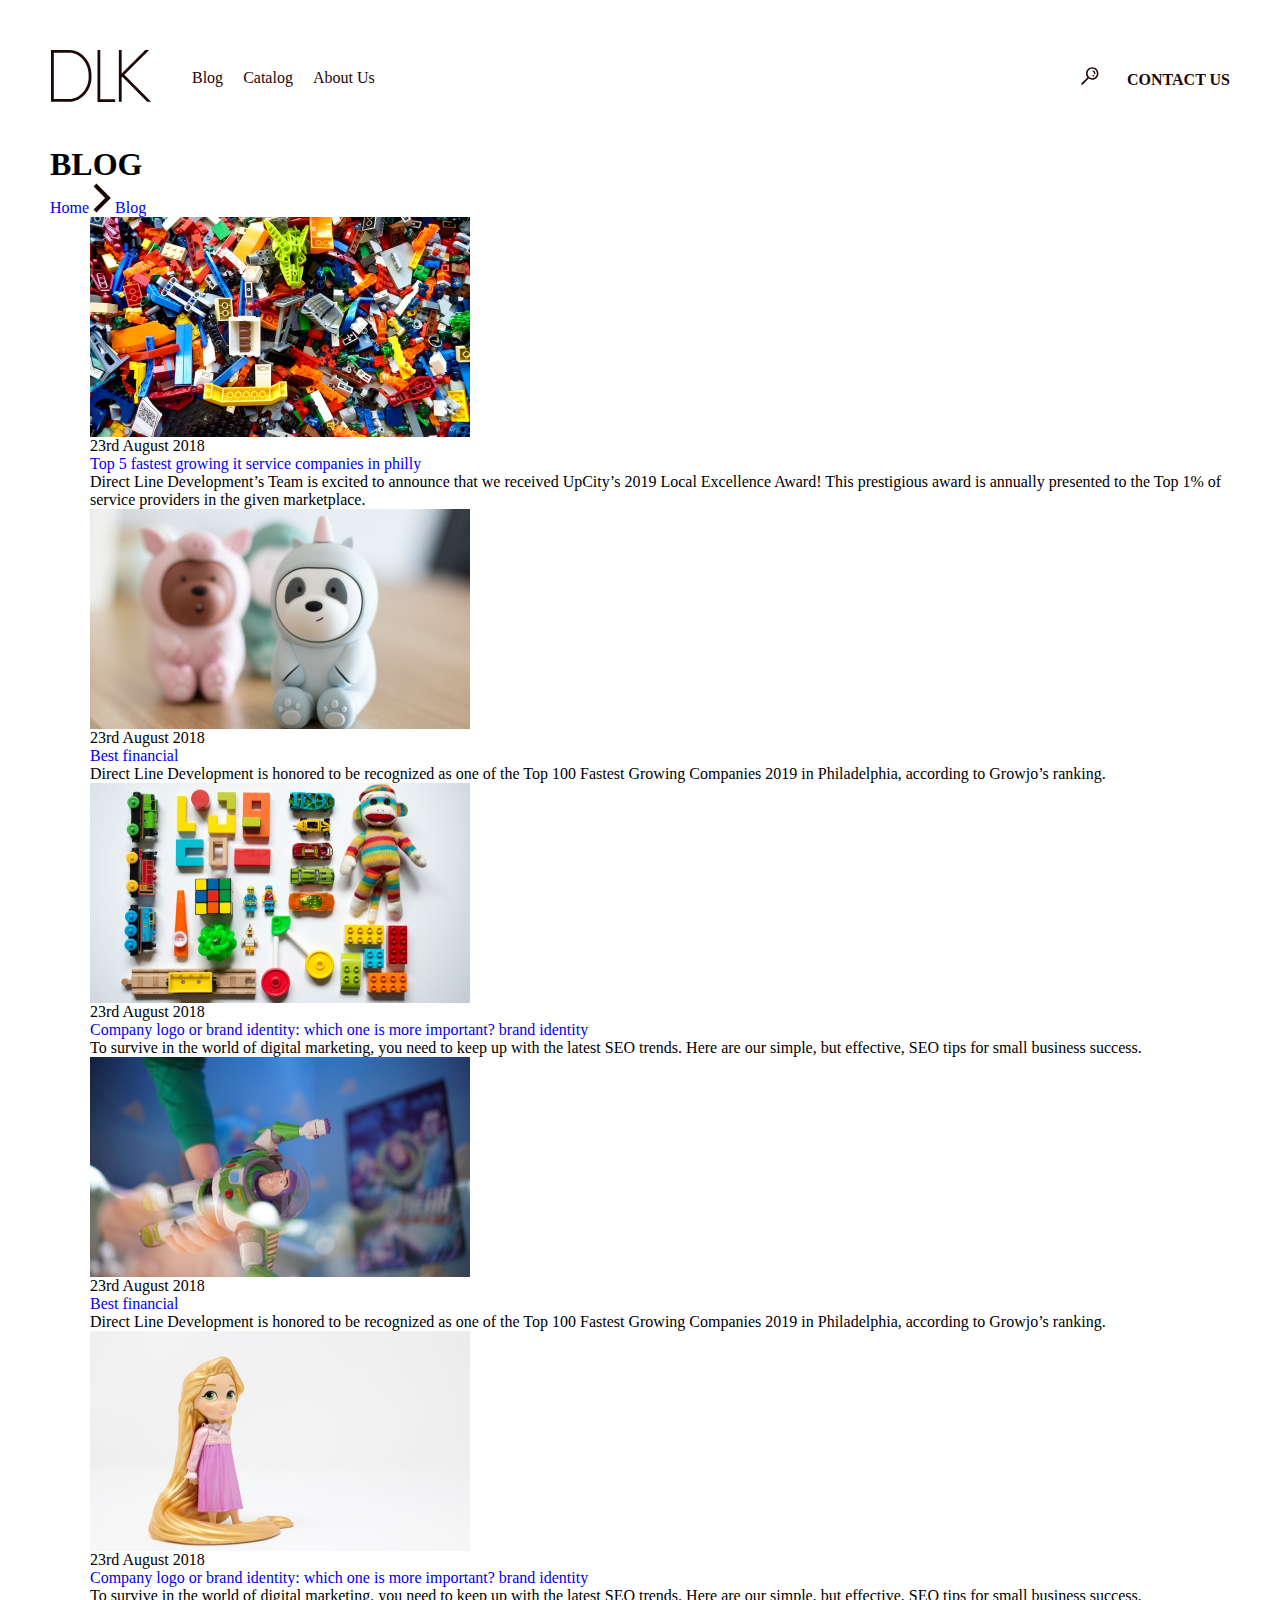
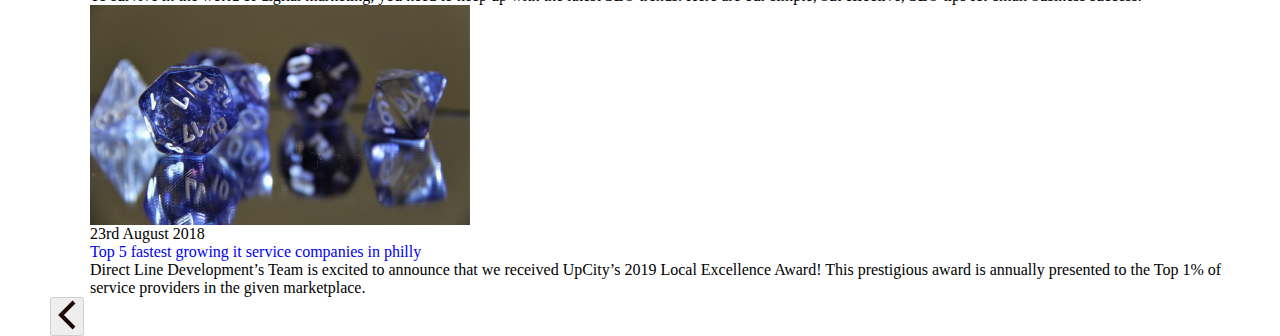
==== pages/blog.html @ 2df1e3cd "Домашка (12,09,2022)" ====
<!DOCTYPE html>
<html lang="en">
<head>
    <meta charset="UTF-8">
    <meta http-equiv="X-UA-Compatible" content="IE=edge">
    <meta name="viewport" content="width=device-width, initial-scale=1.0">
    <link rel="stylesheet" href="../style/common.css">
    <link rel="stylesheet" href="../style/normolize.css">
    <title>Blog</title>
</head>
<body>


    <div class="container">
        <header class="header">
                <a class="header__link" href="../index.html">
                    <svg width="102" height="52" viewBox="0 0 102 52" fill="none" xmlns="http://www.w3.org/2000/svg">
                        <path fill-rule="evenodd" clip-rule="evenodd" d="M0.997559 0H19.1259C32.1442 0 41.4377 12.3713 41.4377 24.0356V27.7332C41.4377 39.3974 32.1442 51.7689 19.1259 51.7689H0.997559V0ZM38.6487 24.0356C38.6487 13.5132 30.2391 2.77333 19.1259 2.77333H3.78653V48.9956H19.1259C30.2391 48.9956 38.6487 38.2557 38.6487 27.7333V24.0356Z" fill="#1E0606"/>
                        <path d="M47.4805 0H50.2694V49.2267H65.144V52H47.4805V0Z" fill="#1E0606"/>
                        <path d="M68.8626 0V51.7689H71.6516V27.3833L72.3362 26.7025L97.1676 51.7689H101.083L74.3083 24.7414L99.1893 0H95.2451L71.6516 23.4612V0H68.8626Z" fill="#1E0606"/>
                        </svg>
                </a> 
                <ul class="nav__list">
                    <li class="nav__list_item">
                        <a class="nav__list_link" href="../pages/blog.html">Blog</a>
                    </li>
                    <li class="nav__list_item">
                        <a class="nav__list_link" href="../pages/catalog.html">Catalog</a>
                    </li>
                    <li class="nav__list_item">
                        <a class="nav__list_link" href="#">About Us</a>  
                    </li>
                </ul> 
            <div class="contact__wrapper">
                <a href="#" class="search__btn" aria-label="search">
                    <svg width="18" height="18" viewBox="0 0 18 18" fill="none" xmlns="http://www.w3.org/2000/svg">
                        <path d="M11.2614 0.26001C7.83851 0.26001 5.05615 3.08001 5.05615 6.52001C5.05615 7.98001 5.55657 9.30002 6.37727 10.38L0.492277 16.32C0.151988 16.68 0.151988 17.24 0.492277 17.58C0.67243 17.76 0.892618 17.84 1.1128 17.84C1.35301 17.84 1.57319 17.76 1.75334 17.58L7.63834 11.62C8.65921 12.36 9.90026 12.78 11.2414 12.78C14.6643 12.78 17.4467 9.96001 17.4467 6.52001C17.4667 3.06001 14.6843 0.26001 11.2614 0.26001ZM11.2614 11.2C8.71926 11.2 6.65751 9.10001 6.65751 6.52001C6.65751 3.94001 8.71926 1.84001 11.2614 1.84001C13.8036 1.84001 15.8653 3.94001 15.8653 6.52001C15.8653 9.10001 13.8036 11.2 11.2614 11.2ZM14.364 6.60001C14.324 6.94001 14.0238 7.20001 13.6835 7.20001C13.6434 7.20001 13.6234 7.20001 13.5834 7.20001C13.2031 7.14001 12.9428 6.80001 12.9829 6.42001C13.123 5.38001 11.962 4.84001 11.902 4.82001C11.5617 4.66001 11.4015 4.24001 11.5617 3.90001C11.7218 3.56001 12.1221 3.40001 12.4825 3.54001C12.5625 3.56001 14.6443 4.52001 14.364 6.60001ZM12.9028 8.12001C13.0429 8.26001 13.143 8.48002 13.143 8.68002C13.143 8.90002 13.0629 9.10001 12.9028 9.24002C12.7627 9.38002 12.5425 9.48002 12.3423 9.48002C12.1422 9.48002 11.922 9.40001 11.7819 9.24002C11.6417 9.10001 11.5417 8.88002 11.5417 8.68002C11.5417 8.48002 11.6217 8.26001 11.7819 8.12001C11.922 7.98001 12.1422 7.88002 12.3423 7.88002C12.5425 7.88002 12.7427 7.96001 12.9028 8.12001Z" fill="#1E0606"/>
                        </svg>
                </a>
                <a class="nav__contact" href="../pages/contact.html">Contact us</a>
            </div>
        </header>
    </div>
   
    <main>
        <div class="container">
            <section>
                <h1 class="title">BLOG</h1>
                <div>
                    <a href="#">Home</a>
                    <svg width="18" height="30" viewBox="0 0 18 30" fill="none" xmlns="http://www.w3.org/2000/svg">
                        <path d="M2 2L15 15L2 28" stroke="#1E0606" stroke-width="4"/>
                        </svg>   
                    <a href="#"> Blog</a>
                </div>
            </section>
        
            <section>
                <ul>
                    <li>
                        <a href="#"><img src="../static/image/lego.jpg" alt=""></a>
                        <p>23rd August 2018</p>
                        <a href="#">Top 5 fastest growing it service companies in philly</a>
                        <p>Direct Line Development’s Team is excited to announce that we received UpCity’s 2019 Local Excellence Award! This prestigious award is annually presented to the Top 1% of service providers in the given marketplace.</p>
                    </li>
                    <li>
                        <a href="#"><img src="../static/image/unicorn.jpg" alt=""></a>
                        <p>23rd August 2018</p>
                        <a href="#">Best financial</a>
                        <p>Direct Line Development is honored to be recognized as one of the Top 100 Fastest Growing Companies 2019 in Philadelphia, according to Growjo’s ranking.</p>
                    </li>
                    <li>
                        <a href="#"><img src="../static/image/toys_vertically.jpg" alt=""></a>
                        <p>23rd August 2018</p>
                        <a href="#">Company logo or brand identity: which one is more important? brand identity</a>
                        <p>To survive in the world of digital marketing, you need to keep up with the latest SEO trends. Here are our simple, but effective, SEO tips for small business success.</p>
                    </li>
                    <li>
                        <a href="#"><img src="../static/image/buzz_lightyear.jpg" alt=""></a>
                        <p>23rd August 2018</p>
                        <a href="#">Best financial</a>
                        <p>Direct Line Development is honored to be recognized as one of the Top 100 Fastest Growing Companies 2019 in Philadelphia, according to Growjo’s ranking.</p>
                    </li>
                    <li>
                        <a href="#"><img src="../static/image/rapunzel.jpg" alt=""></a>
                        <p>23rd August 2018</p>
                        <a href="#">Company logo or brand identity: which one is more important? brand identity</a>
                        <p>To survive in the world of digital marketing, you need to keep up with the latest SEO trends. Here are our simple, but effective, SEO tips for small business success.</p>
                    </li>
                    <li>
                        <a href="#"><img src="../static/image/diamonds.jpg" alt=""></a>
                        <p>23rd August 2018</p>
                        <a href="#">Top 5 fastest growing it service companies in philly</a>
                        <p>Direct Line Development’s Team is excited to announce that we received UpCity’s 2019 Local Excellence Award! This prestigious award is annually presented to the Top 1% of service providers in the given marketplace.</p>
                    </li>
                </ul>
            </section>
        </div>

        <div class="container">
            <section>
                <div class="">
                    <button class="" disabled>
                        <svg width="18" height="30" viewBox="0 0 18 30" fill="none" xmlns="http://www.w3.org/2000/svg">
                            <path d="M16 2L3 15L16 28" stroke="#1E0606" stroke-width="4"/>
                            </svg>
                    </button>
                </div>
            </section>
        </div> 
    </main>
</body>
</html>
---- style/common.css ----
body {
    font-family: 'Montserrat', 'Open Sans' 'Crimson Text' sans-serif;
    src: url();
}
li {
    list-style-type: none;
}
img {
    display: block;
    max-width: 100%;
}
a {
    text-decoration: none;
}
* {
    margin: 0;
    box-sizing: border-box;
}
.botton__link {
    font-size: 16px;
    line-height: 22px;
    text-transform: uppercase;
    color: #FFFFFF;
    padding: 10px 22px;
    max-width: max-content;
    background: black;
    border: none;
}
.field__wrap {
display: flex;
margin-top: 20px;
}


/* styles for header */
.container {
    max-width: 1180px;
    margin: 0 auto;
}
.header {
    display: flex;
    align-items: center;
    margin-top: 50px;
    margin-bottom: 40px;
}
.nav__list {
    display: flex;
} 
.nav__list_item {
    margin-right: 20px;
}
.nav__list_link {
    color: #1E0606;
}
.contact__wrapper {
    margin-left: auto;
    font-weight: 700;
}
.nav__contact {
    color: #1E0606;
    text-transform: uppercase;
    margin-left: 24px;
}
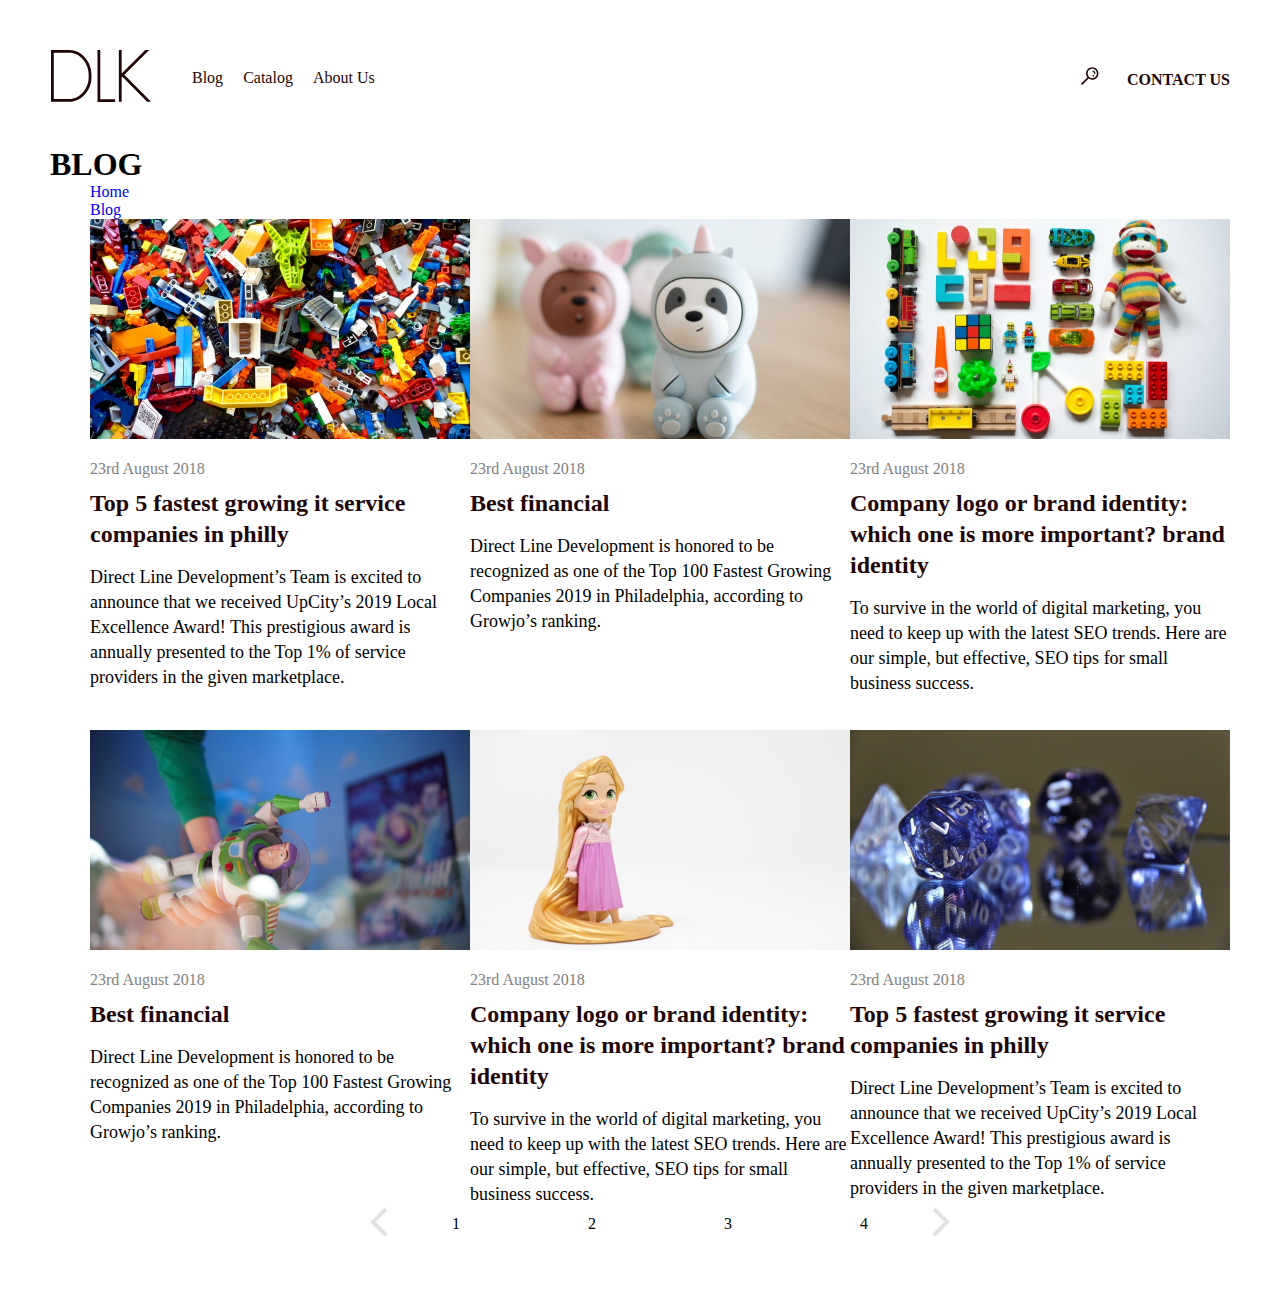
==== commit 697352ac: "домашка" ====
--- a/pages/blog.html
+++ b/pages/blog.html
@@ -4,6 +4,7 @@
     <meta charset="UTF-8">
     <meta http-equiv="X-UA-Compatible" content="IE=edge">
     <meta name="viewport" content="width=device-width, initial-scale=1.0">
+    <link rel="stylesheet" href="../style/blog.css">
     <link rel="stylesheet" href="../style/common.css">
     <link rel="stylesheet" href="../style/normolize.css">
     <title>Blog</title>
@@ -44,70 +45,93 @@
    
     <main>
         <div class="container">
-            <section>
-                <h1 class="title">BLOG</h1>
-                <div>
-                    <a href="#">Home</a>
-                    <svg width="18" height="30" viewBox="0 0 18 30" fill="none" xmlns="http://www.w3.org/2000/svg">
-                        <path d="M2 2L15 15L2 28" stroke="#1E0606" stroke-width="4"/>
-                        </svg>   
-                    <a href="#"> Blog</a>
+            <section class="bread_crumb">
+                <h1 class="title_crubs">BLOG</h1>
+                <div class="crub_wrap">
+                    <nav class="crub_nav">
+                        <ul class="crub_ul">
+                            <li class="crub_li">
+                                <a href="#" class="link_crub">Home</a>
+                            </li>
+                            <li class="crub_li">
+                                <a href="#" class="link_crub1">Blog</a>
+                            </li>
+                        </ul>
+                    </nav>
                 </div>
             </section>
         
-            <section>
-                <ul>
-                    <li>
-                        <a href="#"><img src="../static/image/lego.jpg" alt=""></a>
-                        <p>23rd August 2018</p>
-                        <a href="#">Top 5 fastest growing it service companies in philly</a>
-                        <p>Direct Line Development’s Team is excited to announce that we received UpCity’s 2019 Local Excellence Award! This prestigious award is annually presented to the Top 1% of service providers in the given marketplace.</p>
+            <section class="section_blog">
+                <ul class="blog_ul">
+                    <li class="blog_list">
+                        <a href="#" class="blog_link"><img src="../static/image/lego.jpg" alt=""></a>
+                        <p class="blog_text">23rd August 2018</p>
+                        <a href="#" class="blog-li__tetx">Top 5 fastest growing it service companies in philly</a>
+                        <p class="blog_text1">Direct Line Development’s Team is excited to announce that we received UpCity’s 2019 Local Excellence Award! This prestigious award is annually presented to the Top 1% of service providers in the given marketplace.</p>
                     </li>
-                    <li>
-                        <a href="#"><img src="../static/image/unicorn.jpg" alt=""></a>
-                        <p>23rd August 2018</p>
-                        <a href="#">Best financial</a>
-                        <p>Direct Line Development is honored to be recognized as one of the Top 100 Fastest Growing Companies 2019 in Philadelphia, according to Growjo’s ranking.</p>
+                    <li class="blog_list">
+                        <a href="#" class="blog_link"><img src="../static/image/unicorn.jpg" alt=""></a>
+                        <p class="blog_text">23rd August 2018</p>
+                        <a href="#" class="blog-li__tetx">Best financial</a>
+                        <p class="blog_text1">Direct Line Development is honored to be recognized as one of the Top 100 Fastest Growing Companies 2019 in Philadelphia, according to Growjo’s ranking.</p>
                     </li>
-                    <li>
-                        <a href="#"><img src="../static/image/toys_vertically.jpg" alt=""></a>
-                        <p>23rd August 2018</p>
-                        <a href="#">Company logo or brand identity: which one is more important? brand identity</a>
-                        <p>To survive in the world of digital marketing, you need to keep up with the latest SEO trends. Here are our simple, but effective, SEO tips for small business success.</p>
+                    <li class="blog_list">
+                        <a href="#" class="blog_link"><img src="../static/image/toys_vertically.jpg" alt=""></a>
+                        <p class="blog_text">23rd August 2018</p>
+                        <a href="#" class="blog-li__tetx">Company logo or brand identity: which one is more important? brand identity</a>
+                        <p class="blog_text1">To survive in the world of digital marketing, you need to keep up with the latest SEO trends. Here are our simple, but effective, SEO tips for small business success.</p>
                     </li>
-                    <li>
+                    <li class="blog_list">
                         <a href="#"><img src="../static/image/buzz_lightyear.jpg" alt=""></a>
-                        <p>23rd August 2018</p>
-                        <a href="#">Best financial</a>
-                        <p>Direct Line Development is honored to be recognized as one of the Top 100 Fastest Growing Companies 2019 in Philadelphia, according to Growjo’s ranking.</p>
+                        <p class="blog_text">23rd August 2018</p>
+                        <a href="#" class="blog-li__tetx">Best financial</a>
+                        <p class="blog_text1">Direct Line Development is honored to be recognized as one of the Top 100 Fastest Growing Companies 2019 in Philadelphia, according to Growjo’s ranking.</p>
                     </li>
-                    <li>
+                    <li class="blog_list">
                         <a href="#"><img src="../static/image/rapunzel.jpg" alt=""></a>
-                        <p>23rd August 2018</p>
-                        <a href="#">Company logo or brand identity: which one is more important? brand identity</a>
-                        <p>To survive in the world of digital marketing, you need to keep up with the latest SEO trends. Here are our simple, but effective, SEO tips for small business success.</p>
+                        <p class="blog_text">23rd August 2018</p>
+                        <a href="#" class="blog-li__tetx">Company logo or brand identity: which one is more important? brand identity</a>
+                        <p class="blog_text1">To survive in the world of digital marketing, you need to keep up with the latest SEO trends. Here are our simple, but effective, SEO tips for small business success.</p>
                     </li>
-                    <li>
+                    <li class="blog_list">
                         <a href="#"><img src="../static/image/diamonds.jpg" alt=""></a>
-                        <p>23rd August 2018</p>
-                        <a href="#">Top 5 fastest growing it service companies in philly</a>
-                        <p>Direct Line Development’s Team is excited to announce that we received UpCity’s 2019 Local Excellence Award! This prestigious award is annually presented to the Top 1% of service providers in the given marketplace.</p>
+                        <p class="blog_text">23rd August 2018</p>
+                        <a href="#" class="blog-li__tetx">Top 5 fastest growing it service companies in philly</a>
+                        <p class="blog_text1">Direct Line Development’s Team is excited to announce that we received UpCity’s 2019 Local Excellence Award! This prestigious award is annually presented to the Top 1% of service providers in the given marketplace.</p>
                     </li>
                 </ul>
             </section>
         </div>
 
         <div class="container">
-            <section>
-                <div class="">
-                    <button class="" disabled>
-                        <svg width="18" height="30" viewBox="0 0 18 30" fill="none" xmlns="http://www.w3.org/2000/svg">
-                            <path d="M16 2L3 15L16 28" stroke="#1E0606" stroke-width="4"/>
-                            </svg>
-                    </button>
+            <section class="pagination">
+                <div class="pagination__wrap">
+                    <ul class="pag_ul">
+                        <li class="vector_li">
+                            <a href="#" class="direction_vector">
+                                <svg width="18" height="30" viewBox="0 0 18 30" fill="none" xmlns="http://www.w3.org/2000/svg">
+                                    <path d="M16 2L3 15L16 28" stroke="#1E0606" stroke-opacity="0.12" stroke-width="4"/>
+                                    </svg>
+                            </a>
+                        </li>
+                        <li class="numb"><span class="span_nb">1</span></li>
+                        <li class="numb"><span class="span_nb">2</span></li>
+                        <li class="numb"><span class="span_nb">3</span></li>
+                        <li class="numb"><span class="span_nb">4</span></li>
+                        <li class="vector_li">
+                            <a href="#" class="direction_vector">
+                                <svg width="18" height="30" viewBox="0 0 18 30" fill="none" xmlns="http://www.w3.org/2000/svg">
+                                    <path d="M2 2L15 15L2 28" stroke="#1E0606" stroke-opacity="0.12" stroke-width="4"/>
+                                    </svg>
+                            </a>
+                        </li>
+                    </ul>
+                    
                 </div>
             </section>
         </div> 
     </main>
 </body>
-</html>+</html>
+
+
--- a/style/blog.css
+++ b/style/blog.css
@@ -0,0 +1,39 @@
+/* styles for the main content */
+.blog_ul {
+    display: flex;
+    flex-wrap: wrap;
+    justify-content: space-between; 
+    row-gap: 34px;
+}
+.blog_list {
+    max-width: 380px;
+}
+.blog_text {
+    margin-top: 20px;
+    margin-bottom: 10px;
+    font-weight: 400;
+    font-size: 16px;
+    line-height: 19px;
+    color: #818181;
+    mix-blend-mode: normal;
+}
+.blog-li__tetx {
+    font-weight: 700;
+    font-size: 24px;
+    line-height: 31px;
+    color: #1E0606;
+}
+.blog_text1 {
+    margin-top: 15px;
+    font-weight: 400;
+    font-size: 18px;
+    line-height: 25px;
+}
+.pag_ul {
+    display: flex;
+    align-items: center;
+    justify-content: center;
+}
+.span_nb {
+    padding: 64px;
+}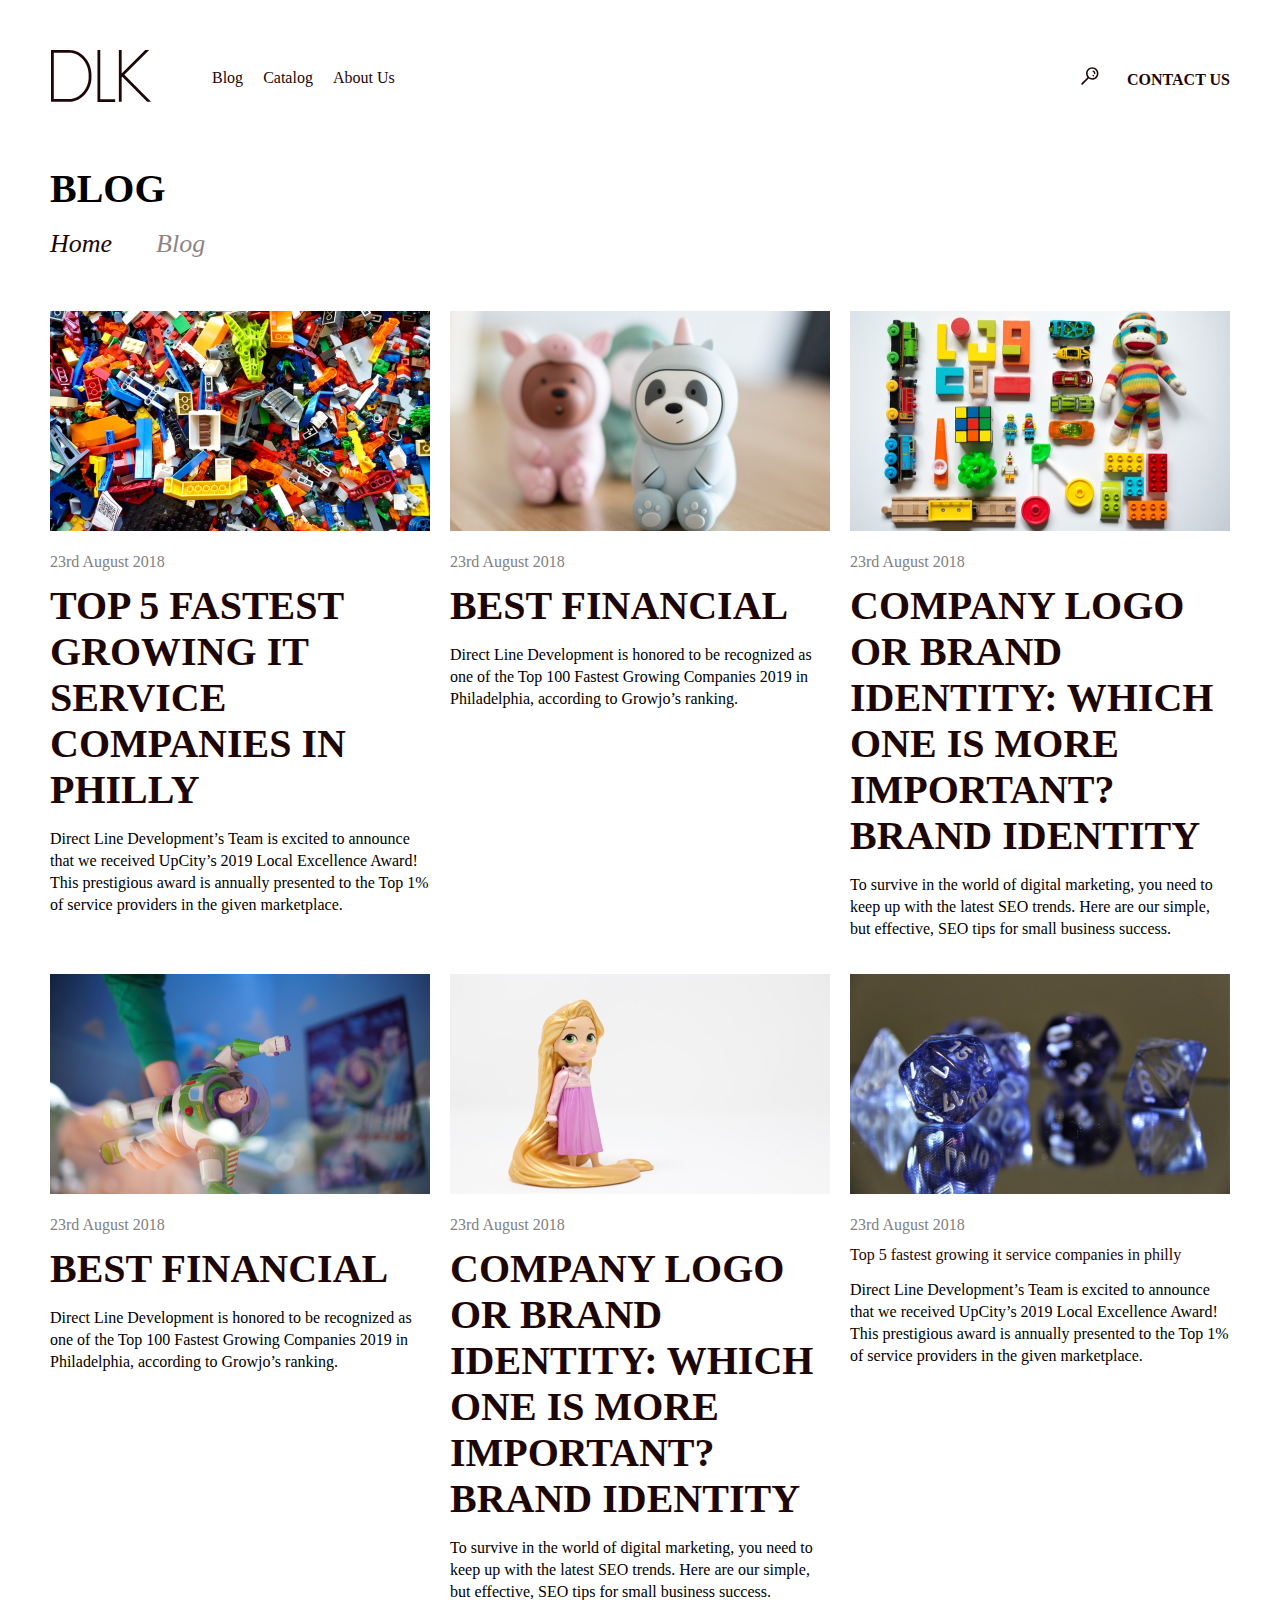
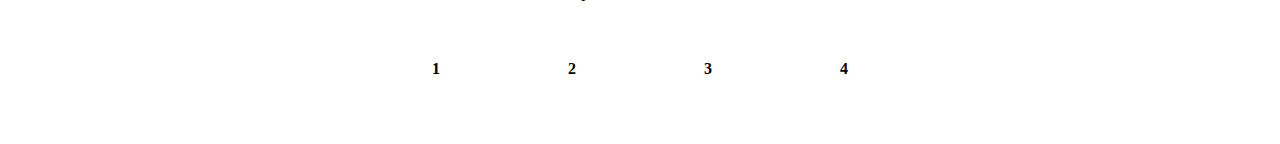
==== commit c2186272: "домашка" ====
--- a/pages/blog.html
+++ b/pages/blog.html
@@ -46,15 +46,15 @@
     <main>
         <div class="container">
             <section class="bread_crumb">
-                <h1 class="title_crubs">BLOG</h1>
+                <h1 class="title_crubs montserrat">BLOG</h1>
                 <div class="crub_wrap">
                     <nav class="crub_nav">
                         <ul class="crub_ul">
                             <li class="crub_li">
-                                <a href="#" class="link_crub">Home</a>
+                                <a href="#" class="link_crub crimson_text">Home</a>
                             </li>
                             <li class="crub_li">
-                                <a href="#" class="link_crub1">Blog</a>
+                                <a href="#" class="link_crub1 crimson_text">Blog</a>
                             </li>
                         </ul>
                     </nav>
@@ -65,39 +65,44 @@
                 <ul class="blog_ul">
                     <li class="blog_list">
                         <a href="#" class="blog_link"><img src="../static/image/lego.jpg" alt=""></a>
-                        <p class="blog_text">23rd August 2018</p>
-                        <a href="#" class="blog-li__tetx">Top 5 fastest growing it service companies in philly</a>
-                        <p class="blog_text1">Direct Line Development’s Team is excited to announce that we received UpCity’s 2019 Local Excellence Award! This prestigious award is annually presented to the Top 1% of service providers in the given marketplace.</p>
+                        <p class="blog_text open_sans">23rd August 2018</p>
+                        <a href="#" class="blog-li__tetx montserrat">Top 5 fastest growing it service companies in philly</a>
+                        <p class="blog_text1 open_sans">Direct Line Development’s Team is excited to announce that we received UpCity’s 2019 Local Excellence Award! This prestigious award is annually presented to the Top 1% of service providers in the given marketplace.</p>
                     </li>
+
                     <li class="blog_list">
                         <a href="#" class="blog_link"><img src="../static/image/unicorn.jpg" alt=""></a>
-                        <p class="blog_text">23rd August 2018</p>
-                        <a href="#" class="blog-li__tetx">Best financial</a>
-                        <p class="blog_text1">Direct Line Development is honored to be recognized as one of the Top 100 Fastest Growing Companies 2019 in Philadelphia, according to Growjo’s ranking.</p>
+                        <p class="blog_text open_sans">23rd August 2018</p>
+                        <a href="#" class="blog-li__tetx montserrat">Best financial</a>
+                        <p class="blog_text1 open_sans">Direct Line Development is honored to be recognized as one of the Top 100 Fastest Growing Companies 2019 in Philadelphia, according to Growjo’s ranking.</p>
                     </li>
+
                     <li class="blog_list">
                         <a href="#" class="blog_link"><img src="../static/image/toys_vertically.jpg" alt=""></a>
-                        <p class="blog_text">23rd August 2018</p>
-                        <a href="#" class="blog-li__tetx">Company logo or brand identity: which one is more important? brand identity</a>
-                        <p class="blog_text1">To survive in the world of digital marketing, you need to keep up with the latest SEO trends. Here are our simple, but effective, SEO tips for small business success.</p>
+                        <p class="blog_text open_sans">23rd August 2018</p>
+                        <a href="#" class="blog-li__tetx montserrat">Company logo or brand identity: which one is more important? brand identity</a>
+                        <p class="blog_text1 open_sans">To survive in the world of digital marketing, you need to keep up with the latest SEO trends. Here are our simple, but effective, SEO tips for small business success.</p>
                     </li>
+
                     <li class="blog_list">
                         <a href="#"><img src="../static/image/buzz_lightyear.jpg" alt=""></a>
-                        <p class="blog_text">23rd August 2018</p>
-                        <a href="#" class="blog-li__tetx">Best financial</a>
-                        <p class="blog_text1">Direct Line Development is honored to be recognized as one of the Top 100 Fastest Growing Companies 2019 in Philadelphia, according to Growjo’s ranking.</p>
+                        <p class="blog_text open_sans">23rd August 2018</p>
+                        <a href="#" class="blog-li__tetx montserrat">Best financial</a>
+                        <p class="blog_text1 open_sans">Direct Line Development is honored to be recognized as one of the Top 100 Fastest Growing Companies 2019 in Philadelphia, according to Growjo’s ranking.</p>
                     </li>
+
                     <li class="blog_list">
                         <a href="#"><img src="../static/image/rapunzel.jpg" alt=""></a>
-                        <p class="blog_text">23rd August 2018</p>
-                        <a href="#" class="blog-li__tetx">Company logo or brand identity: which one is more important? brand identity</a>
-                        <p class="blog_text1">To survive in the world of digital marketing, you need to keep up with the latest SEO trends. Here are our simple, but effective, SEO tips for small business success.</p>
+                        <p class="blog_text open_sans">23rd August 2018</p>
+                        <a href="#" class="blog-li__tetx montserrat">Company logo or brand identity: which one is more important? brand identity</a>
+                        <p class="blog_text1 open_sans">To survive in the world of digital marketing, you need to keep up with the latest SEO trends. Here are our simple, but effective, SEO tips for small business success.</p>
                     </li>
+                    
                     <li class="blog_list">
                         <a href="#"><img src="../static/image/diamonds.jpg" alt=""></a>
-                        <p class="blog_text">23rd August 2018</p>
+                        <p class="blog_text open_sans">23rd August 2018</p>
                         <a href="#" class="blog-li__tetx">Top 5 fastest growing it service companies in philly</a>
-                        <p class="blog_text1">Direct Line Development’s Team is excited to announce that we received UpCity’s 2019 Local Excellence Award! This prestigious award is annually presented to the Top 1% of service providers in the given marketplace.</p>
+                        <p class="blog_text1 open_sans">Direct Line Development’s Team is excited to announce that we received UpCity’s 2019 Local Excellence Award! This prestigious award is annually presented to the Top 1% of service providers in the given marketplace.</p>
                     </li>
                 </ul>
             </section>
@@ -106,27 +111,14 @@
         <div class="container">
             <section class="pagination">
                 <div class="pagination__wrap">
+                    <a href="#" class="direction_vector"></a>
                     <ul class="pag_ul">
-                        <li class="vector_li">
-                            <a href="#" class="direction_vector">
-                                <svg width="18" height="30" viewBox="0 0 18 30" fill="none" xmlns="http://www.w3.org/2000/svg">
-                                    <path d="M16 2L3 15L16 28" stroke="#1E0606" stroke-opacity="0.12" stroke-width="4"/>
-                                    </svg>
-                            </a>
-                        </li>
                         <li class="numb"><span class="span_nb">1</span></li>
                         <li class="numb"><span class="span_nb">2</span></li>
                         <li class="numb"><span class="span_nb">3</span></li>
                         <li class="numb"><span class="span_nb">4</span></li>
-                        <li class="vector_li">
-                            <a href="#" class="direction_vector">
-                                <svg width="18" height="30" viewBox="0 0 18 30" fill="none" xmlns="http://www.w3.org/2000/svg">
-                                    <path d="M2 2L15 15L2 28" stroke="#1E0606" stroke-opacity="0.12" stroke-width="4"/>
-                                    </svg>
-                            </a>
-                        </li>
                     </ul>
-                    
+                    <a href="#" class="direction_vector1"></a>
                 </div>
             </section>
         </div> 
--- a/style/blog.css
+++ b/style/blog.css
@@ -11,29 +11,50 @@
 .blog_text {
     margin-top: 20px;
     margin-bottom: 10px;
-    font-weight: 400;
-    font-size: 16px;
-    line-height: 19px;
     color: #818181;
     mix-blend-mode: normal;
 }
 .blog-li__tetx {
-    font-weight: 700;
-    font-size: 24px;
-    line-height: 31px;
+    width: 380px;
     color: #1E0606;
 }
 .blog_text1 {
     margin-top: 15px;
-    font-weight: 400;
-    font-size: 18px;
-    line-height: 25px;
+}
+.pagination {
+    margin-top: 50px;
+    margin-bottom: 60px;
+}
+.pagination__wrap {
+    display: flex;
+    align-items: center;
+    justify-content: space-between;
+}
+.direction_vector {
+    background-image: url(../static/icons/vector_pagination_1.svg);
+    width: 19px;
+    height: 31px;
+}
+.direction_vector:hover {
+    color: #C29974;
 }
 .pag_ul {
     display: flex;
-    align-items: center;
-    justify-content: center;
 }
 .span_nb {
     padding: 64px;
-}+    font-weight: 700;
+    font-size: 16px;
+    line-height: 20px;
+}
+.span_nb:hover {
+    color: #C29974;
+}
+.direction_vector1 {
+    background-image: url(../static/icons/vector_pagination_2.svg);
+    width: 19px;
+    height: 31px;
+}
+.direction_vector1:hover {
+    color: #C29974;
+}
--- a/style/common.css
+++ b/style/common.css
@@ -1,6 +1,31 @@
-body {
-    font-family: 'Montserrat', 'Open Sans' 'Crimson Text' sans-serif;
-    src: url();
+.montserrat {
+    font-family: 'Montserrat'sans-serif;
+    font-style: normal;
+    font-weight: 700;
+    font-size: 40px;
+    line-height: 46px;
+    text-transform: uppercase;
+}
+.crimson_text {
+    font-family: 'Crimson Text';
+    font-style: italic;
+    font-weight: 400;
+    font-size: 26px;
+    line-height: 34px;
+}
+.open_sans {
+    font-family: 'Open Sans' sans-serif;
+    font-style: normal;
+    font-weight: 400;
+    font-size: 16px;
+    line-height: 22px;
+}
+.roboto {
+    font-family: 'Roboto';
+    font-style: normal;
+    font-weight: 400;
+    font-size: 14px;
+    line-height: 16px;
 }
 li {
     list-style-type: none;
@@ -14,6 +39,7 @@
 }
 * {
     margin: 0;
+    padding: 0;
     box-sizing: border-box;
 }
 .botton__link {
@@ -45,6 +71,7 @@
 }
 .nav__list {
     display: flex;
+    margin-left: 60px;
 } 
 .nav__list_item {
     margin-right: 20px;
@@ -61,3 +88,69 @@
     text-transform: uppercase;
     margin-left: 24px;
 }
+
+
+/* bread crumb styles */
+.bread_crumb {
+    margin-top: 60px;
+    margin-bottom: 50px;
+}
+.title_crubs {
+    margin: 0;
+}
+.crub_ul {
+    display: flex;
+    margin-top: 15px;
+}
+.link_crub {
+    color: #1E0606;
+}
+.crub_li:not(:last-child)::after {
+    content: url(../static/icons/vector_crumb.svg);
+    margin: 20px;
+}
+.link_crub1 {
+    color: #1E0606;
+    opacity: 0.5;
+}
+
+
+/* styles for contact us and pop-up */
+.contact__from {
+    display: flex;  
+    justify-content: space-between;
+}
+.form_cnt {
+    background: #E5EAF8;
+    padding: 40px 42px;
+    width: 680px;
+}
+.input_name {
+    display: block;
+    padding-left: 20px;
+    width: 600px;
+    height: 50px;
+    margin-top: 3px;
+    border: 1px solid rgba(0, 0, 0, 0.2);
+}
+::-webkit-input-placeholder {
+    color: #1E0606;
+}
+.input_phone, .input_email {
+    display: block;
+    width: 290px;
+    height: 50px;
+    margin-right: 20px;
+    margin-top: 3px;
+    margin-bottom: 20px;
+    border: 1px solid rgba(0, 0, 0, 0.2);
+}
+.input_message {
+    display: block;
+    margin-top: 3px;
+    margin-bottom: 20px;
+    resize: none;
+    width: 600px;
+    height: 150px;
+    border: 1px solid rgba(0, 0, 0, 0.2);
+}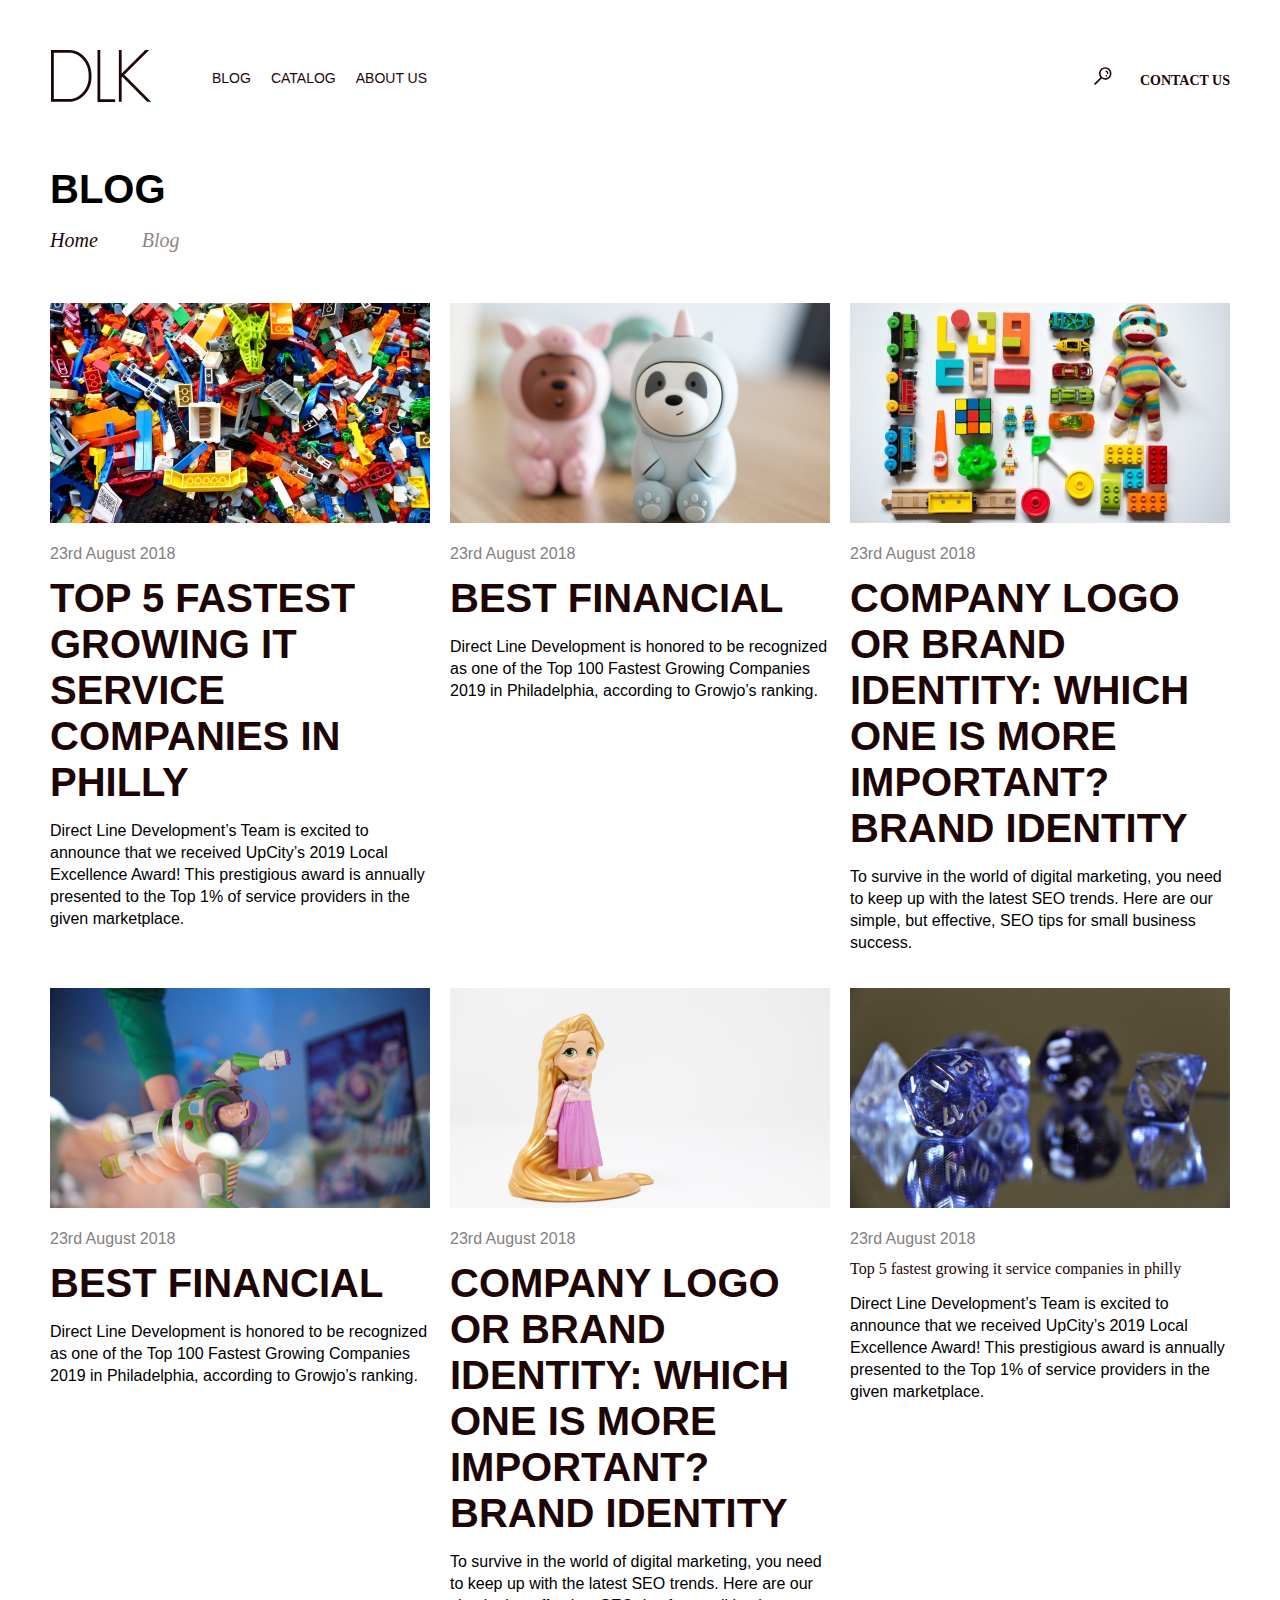
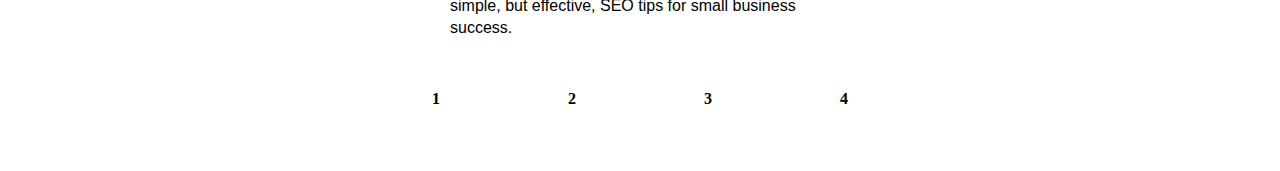
==== commit 81ebc8e9: "Домашка" ====
--- a/pages/blog.html
+++ b/pages/blog.html
@@ -23,13 +23,13 @@
                 </a> 
                 <ul class="nav__list">
                     <li class="nav__list_item">
-                        <a class="nav__list_link" href="../pages/blog.html">Blog</a>
+                        <a class="nav__list_link open_sans" href="../pages/blog.html">Blog</a>
                     </li>
                     <li class="nav__list_item">
-                        <a class="nav__list_link" href="../pages/catalog.html">Catalog</a>
+                        <a class="nav__list_link open_sans" href="../pages/catalog.html">Catalog</a>
                     </li>
                     <li class="nav__list_item">
-                        <a class="nav__list_link" href="#">About Us</a>  
+                        <a class="nav__list_link open_sans" href="../pages/toys.html">About Us</a>  
                     </li>
                 </ul> 
             <div class="contact__wrapper">
@@ -111,14 +111,14 @@
         <div class="container">
             <section class="pagination">
                 <div class="pagination__wrap">
-                    <a href="#" class="direction_vector"></a>
+                    <a href="#" class="pagination_vector"></a>
                     <ul class="pag_ul">
                         <li class="numb"><span class="span_nb">1</span></li>
                         <li class="numb"><span class="span_nb">2</span></li>
                         <li class="numb"><span class="span_nb">3</span></li>
                         <li class="numb"><span class="span_nb">4</span></li>
                     </ul>
-                    <a href="#" class="direction_vector1"></a>
+                    <a href="#" class="pagination_vector1"></a>
                 </div>
             </section>
         </div> 
--- a/style/common.css
+++ b/style/common.css
@@ -1,20 +1,25 @@
 .montserrat {
-    font-family: 'Montserrat'sans-serif;
+    font-family: 'Montserrat', sans-serif;
     font-style: normal;
     font-weight: 700;
     font-size: 40px;
     line-height: 46px;
     text-transform: uppercase;
 }
+.montserrat1 {
+    font-family: 'Montserrat', sans-serif;
+    font-style: normal;
+    font-weight: 700;
+}
 .crimson_text {
     font-family: 'Crimson Text';
     font-style: italic;
     font-weight: 400;
-    font-size: 26px;
-    line-height: 34px;
+    font-size: 20px;
+    line-height: 26px;
 }
 .open_sans {
-    font-family: 'Open Sans' sans-serif;
+    font-family: 'Open Sans', sans-serif;
     font-style: normal;
     font-weight: 400;
     font-size: 16px;
@@ -77,16 +82,40 @@
     margin-right: 20px;
 }
 .nav__list_link {
+    font-size: 14px;
+    line-height: 19px;
     color: #1E0606;
+    text-transform: uppercase;
 }
 .contact__wrapper {
     margin-left: auto;
-    font-weight: 700;
 }
 .nav__contact {
+    font-family: 'Open Sans';
+    font-style: normal;
+    font-weight: 700;
+    font-size: 14px;
+    line-height: 19px;
     color: #1E0606;
     text-transform: uppercase;
     margin-left: 24px;
+}
+
+
+/* style for the catalog */
+.catalog__img {
+    width: 280px;
+    height: 270px;
+}
+.catalog__item {
+    position: absolute;
+    font-size: 26px;
+    line-height: 32px;
+    text-align: center;
+    top: 50%;
+    left: 50%;
+    transform: translate(-50%,-50%);
+    color: #FFFFFF;
 }
 
 
